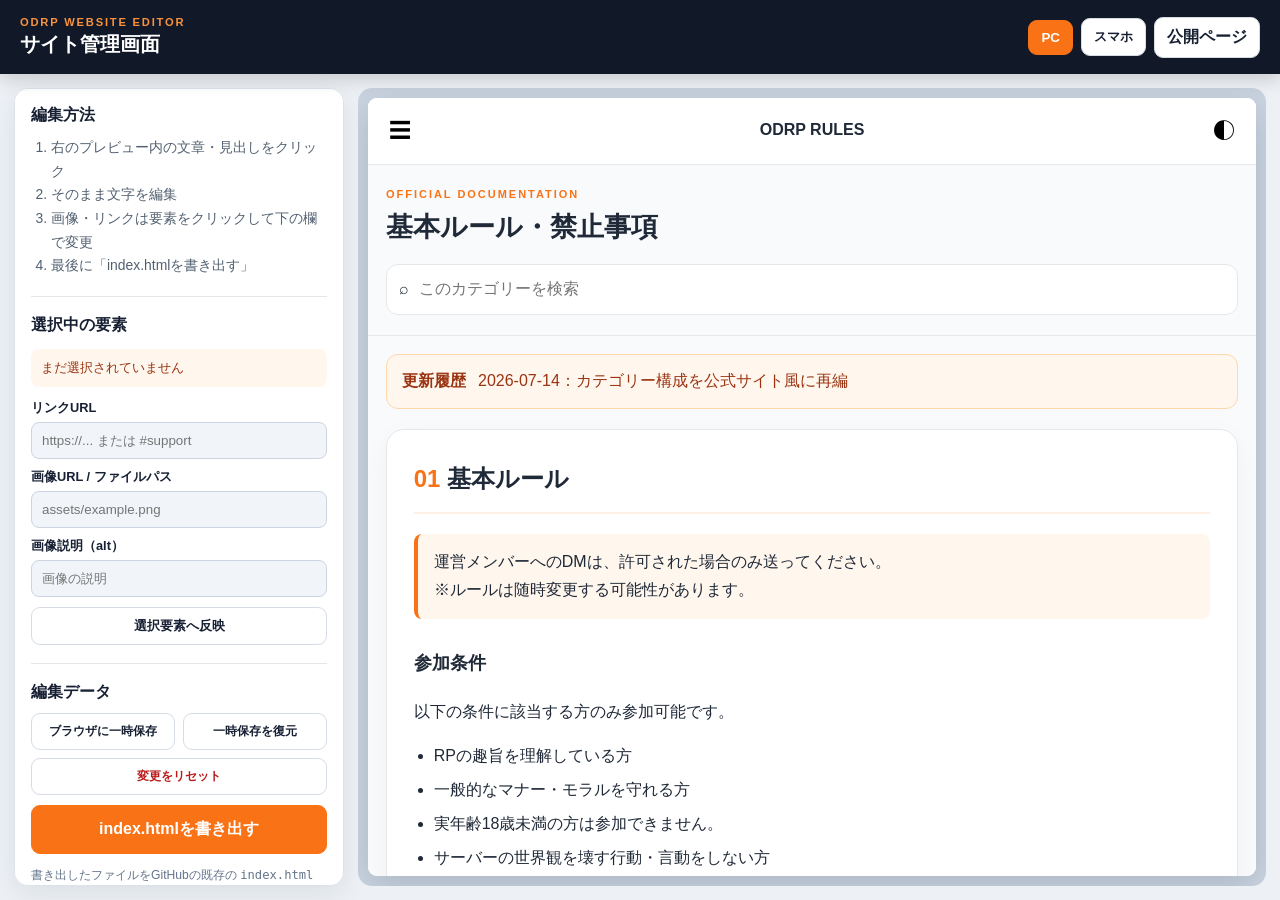
==== admin.html @ b94ef236 "Add files via upload" ====
<!doctype html>
<html lang="ja">
<head>
  <meta charset="utf-8">
  <meta name="viewport" content="width=device-width,initial-scale=1">
  <meta name="robots" content="noindex,nofollow">
  <title>ODRP サイト管理画面</title>
  <link rel="stylesheet" href="admin.css">
  <script defer src="admin.js"></script>
</head>
<body>
  <header class="admin-header">
    <div>
      <p>ODRP WEBSITE EDITOR</p>
      <h1>サイト管理画面</h1>
    </div>
    <div class="header-actions">
      <button id="desktopBtn" class="active">PC</button>
      <button id="mobileBtn">スマホ</button>
      <a href="index.html" target="_blank" rel="noopener">公開ページ</a>
    </div>
  </header>

  <main class="admin-layout">
    <aside class="admin-panel">
      <section>
        <h2>編集方法</h2>
        <ol>
          <li>右のプレビュー内の文章・見出しをクリック</li>
          <li>そのまま文字を編集</li>
          <li>画像・リンクは要素をクリックして下の欄で変更</li>
          <li>最後に「index.htmlを書き出す」</li>
        </ol>
      </section>

      <section>
        <h2>選択中の要素</h2>
        <p id="selectedInfo" class="selected-info">まだ選択されていません</p>
        <label>リンクURL
          <input id="linkInput" type="text" placeholder="https://... または #support" disabled>
        </label>
        <label>画像URL / ファイルパス
          <input id="imageInput" type="text" placeholder="assets/example.png" disabled>
        </label>
        <label>画像説明（alt）
          <input id="altInput" type="text" placeholder="画像の説明" disabled>
        </label>
        <button id="applyElementBtn" disabled>選択要素へ反映</button>
      </section>

      <section>
        <h2>編集データ</h2>
        <div class="button-grid">
          <button id="saveDraftBtn">ブラウザに一時保存</button>
          <button id="loadDraftBtn">一時保存を復元</button>
          <button id="resetBtn" class="danger">変更をリセット</button>
        </div>
        <button id="downloadBtn" class="primary">index.htmlを書き出す</button>
        <p class="hint">書き出したファイルをGitHubの既存の <code>index.html</code> と入れ替えてください。</p>
      </section>

      <section>
        <h2>画像追加</h2>
        <label>画像ファイル
          <input id="uploadInput" type="file" accept="image/*">
        </label>
        <p class="hint">画像は自動でサイト内へ保存されません。先に <code>assets</code> フォルダへ画像を入れ、画像パスを指定する方法がおすすめです。</p>
      </section>

      <div id="message" class="message" aria-live="polite"></div>
    </aside>

    <section class="preview-shell" id="previewShell">
      <iframe id="siteFrame" src="index.html" title="ODRPサイト編集プレビュー"></iframe>
    </section>
  </main>
</body>
</html>
---- admin.css ----
:root{font-family:-apple-system,BlinkMacSystemFont,"Segoe UI",sans-serif;color:#172033;background:#edf1f5}*{box-sizing:border-box}body{margin:0}.admin-header{height:74px;padding:12px 20px;background:#111827;color:#fff;display:flex;align-items:center;justify-content:space-between;gap:20px;position:sticky;top:0;z-index:20;box-shadow:0 4px 18px rgba(0,0,0,.18)}.admin-header p{margin:0;color:#fb923c;font-size:.7rem;font-weight:900;letter-spacing:.16em}.admin-header h1{margin:3px 0 0;font-size:1.25rem}.header-actions{display:flex;gap:8px;align-items:center}.header-actions button,.header-actions a,.admin-panel button{border:1px solid #d6dce5;background:#fff;color:#172033;border-radius:9px;padding:9px 12px;font-weight:800;cursor:pointer;text-decoration:none}.header-actions button.active{background:#f97316;border-color:#f97316;color:#fff}.admin-layout{height:calc(100vh - 74px);display:grid;grid-template-columns:330px minmax(0,1fr);gap:14px;padding:14px}.admin-panel{overflow:auto;background:#fff;border:1px solid #dce2ea;border-radius:14px;padding:16px;box-shadow:0 8px 28px rgba(15,23,42,.08)}.admin-panel section+section{border-top:1px solid #e5e7eb;margin-top:18px;padding-top:18px}.admin-panel h2{font-size:1rem;margin:0 0 10px}.admin-panel ol{margin:0;padding-left:20px;color:#526070;font-size:.87rem;line-height:1.7}.admin-panel label{display:block;font-size:.8rem;font-weight:800;margin-top:10px}.admin-panel input[type=text],.admin-panel input[type=file]{display:block;width:100%;margin-top:5px;padding:10px;border:1px solid #cbd5e1;border-radius:8px;background:#fff}.admin-panel input:disabled{background:#f1f5f9}.admin-panel button{width:100%;margin-top:10px}.admin-panel .primary{background:#f97316;border-color:#f97316;color:#fff;font-size:1rem;padding:13px}.admin-panel .danger{color:#b91c1c}.button-grid{display:grid;grid-template-columns:1fr 1fr;gap:8px}.button-grid button{margin:0;font-size:.78rem}.button-grid .danger{grid-column:1/-1}.hint{font-size:.76rem;line-height:1.55;color:#64748b}.selected-info{padding:10px;border-radius:8px;background:#fff7ed;color:#9a3412;font-size:.82rem;word-break:break-all}.message{min-height:24px;margin-top:14px;font-size:.82rem;font-weight:800;color:#15803d}.preview-shell{height:100%;min-width:0;background:#cbd5e1;border-radius:14px;padding:10px;overflow:auto;display:flex;justify-content:center}.preview-shell iframe{width:100%;height:100%;border:0;border-radius:9px;background:#fff;box-shadow:0 10px 35px rgba(15,23,42,.16);transition:width .25s}.preview-shell.mobile iframe{width:390px;min-width:390px}@media(max-width:850px){.admin-layout{grid-template-columns:1fr;height:auto}.admin-panel{max-height:none}.preview-shell{height:780px}.admin-header{position:static}.admin-layout{height:auto}}
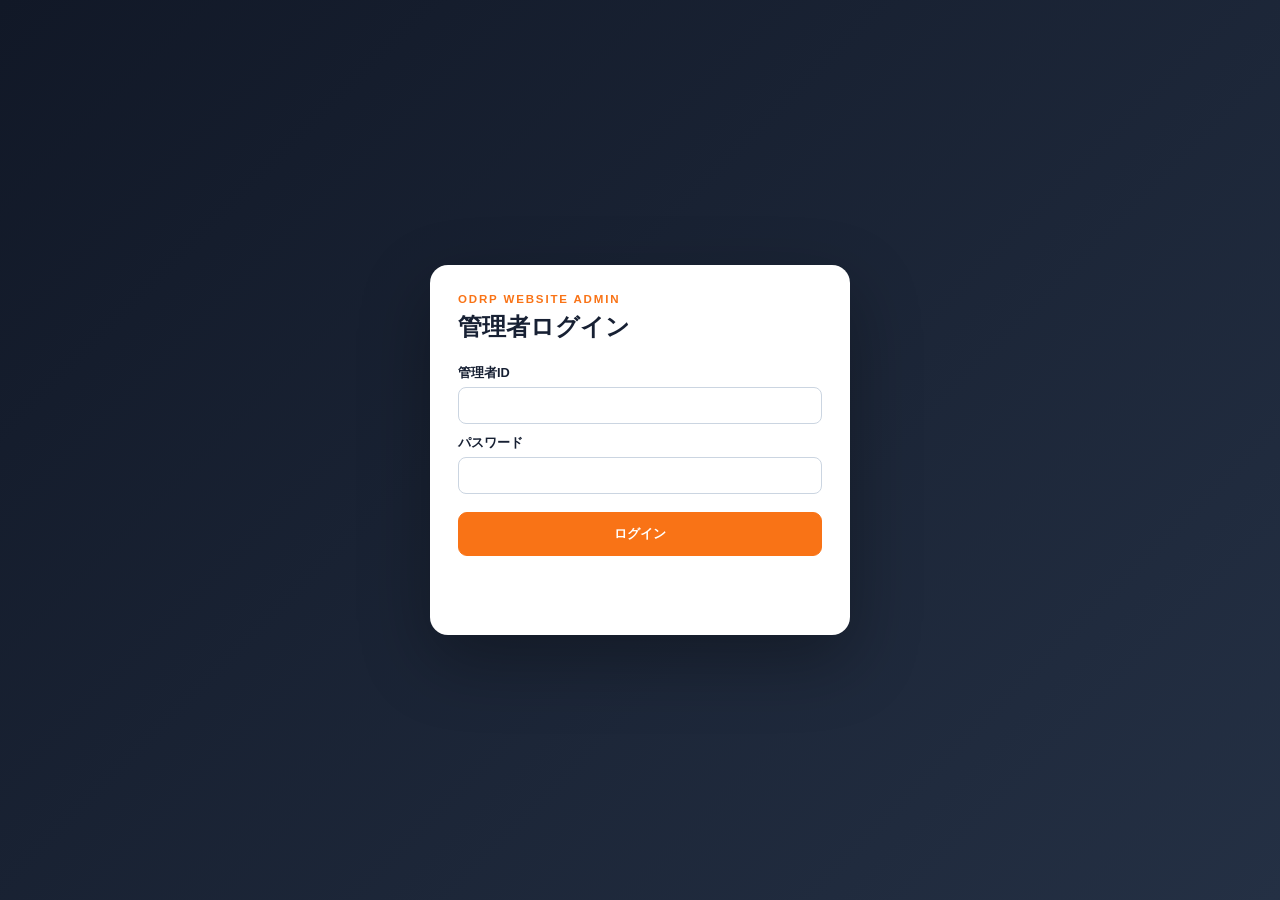
==== commit 56d3760a: "管理者リアルタイム編集機能を追加" ====
--- a/admin.html
+++ b/admin.html
@@ -4,75 +4,86 @@
   <meta charset="utf-8">
   <meta name="viewport" content="width=device-width,initial-scale=1">
   <meta name="robots" content="noindex,nofollow">
-  <title>ODRP サイト管理画面</title>
+  <title>ODRP リアルタイム管理画面</title>
   <link rel="stylesheet" href="admin.css">
+  <script defer src="config.js"></script>
   <script defer src="admin.js"></script>
 </head>
 <body>
-  <header class="admin-header">
-    <div>
-      <p>ODRP WEBSITE EDITOR</p>
-      <h1>サイト管理画面</h1>
-    </div>
-    <div class="header-actions">
-      <button id="desktopBtn" class="active">PC</button>
-      <button id="mobileBtn">スマホ</button>
-      <a href="index.html" target="_blank" rel="noopener">公開ページ</a>
-    </div>
-  </header>
+  <section class="login-screen" id="loginScreen">
+    <form class="login-card" id="loginForm">
+      <p class="kicker">ODRP WEBSITE ADMIN</p>
+      <h1>管理者ログイン</h1>
+      <label>管理者ID<input id="loginId" autocomplete="username" required></label>
+      <label>パスワード<input id="loginPassword" type="password" autocomplete="current-password" required></label>
+      <button class="primary" type="submit">ログイン</button>
+      <p id="loginMessage" class="message"></p>
+    </form>
+  </section>
 
-  <main class="admin-layout">
-    <aside class="admin-panel">
-      <section>
-        <h2>編集方法</h2>
-        <ol>
-          <li>右のプレビュー内の文章・見出しをクリック</li>
-          <li>そのまま文字を編集</li>
-          <li>画像・リンクは要素をクリックして下の欄で変更</li>
-          <li>最後に「index.htmlを書き出す」</li>
-        </ol>
+  <div id="editorApp" hidden>
+    <header class="admin-header">
+      <div><p>ODRP LIVE EDITOR</p><h1>リアルタイム管理画面</h1></div>
+      <div class="header-actions">
+        <button id="desktopBtn" class="active">PC</button>
+        <button id="mobileBtn">スマホ</button>
+        <button id="saveBtn" class="save">保存して公開</button>
+        <a href="index.html" target="_blank" rel="noopener">公開ページ</a>
+        <button id="logoutBtn">ログアウト</button>
+      </div>
+    </header>
+
+    <main class="admin-layout">
+      <aside class="admin-panel">
+        <section>
+          <h2>直接編集</h2>
+          <p class="hint">右側の文章・見出し・表・箇条書きをクリックして、そのまま入力します。</p>
+          <p id="selectedInfo" class="selected-info">要素を選択してください</p>
+        </section>
+
+        <section>
+          <h2>要素操作</h2>
+          <div class="button-grid">
+            <button id="addListBtn">箇条書きを追加</button>
+            <button id="duplicateBtn">要素を複製</button>
+            <button id="deleteBtn" class="danger">選択要素を削除</button>
+            <button id="undoBtn">1つ戻す</button>
+          </div>
+        </section>
+
+        <section>
+          <h2>リンク・画像</h2>
+          <label>リンクURL<input id="linkInput" type="text" placeholder="https://... または #category"></label>
+          <label>画像URL / パス<input id="imageInput" type="text" placeholder="assets/images/example.png"></label>
+          <label>画像説明<input id="altInput" type="text" placeholder="画像の説明"></label>
+          <button id="applyElementBtn">選択要素へ反映</button>
+        </section>
+
+        <section>
+          <h2>枠・CSS編集</h2>
+          <label>背景色<input id="backgroundInput" type="text" placeholder="#ffffff / transparent"></label>
+          <label>文字色<input id="colorInput" type="text" placeholder="#172033"></label>
+          <label>枠線<input id="borderInput" type="text" placeholder="1px solid #e5e7eb"></label>
+          <label>角丸<input id="radiusInput" type="text" placeholder="12px"></label>
+          <label>内側余白<input id="paddingInput" type="text" placeholder="16px"></label>
+          <label>外側余白<input id="marginInput" type="text" placeholder="0 0 16px"></label>
+          <button id="applyStyleBtn">CSSを反映</button>
+          <button id="clearStyleBtn">個別CSSを解除</button>
+        </section>
+
+        <section>
+          <h2>サイト全体の追加CSS</h2>
+          <textarea id="customCss" rows="9" placeholder="例: .rule-card { box-shadow: ...; }"></textarea>
+          <button id="applyCssPreviewBtn">プレビューへ反映</button>
+        </section>
+
+        <div id="message" class="message" aria-live="polite"></div>
+      </aside>
+
+      <section class="preview-shell" id="previewShell">
+        <iframe id="siteFrame" src="index.html" title="ODRPサイト編集プレビュー"></iframe>
       </section>
-
-      <section>
-        <h2>選択中の要素</h2>
-        <p id="selectedInfo" class="selected-info">まだ選択されていません</p>
-        <label>リンクURL
-          <input id="linkInput" type="text" placeholder="https://... または #support" disabled>
-        </label>
-        <label>画像URL / ファイルパス
-          <input id="imageInput" type="text" placeholder="assets/example.png" disabled>
-        </label>
-        <label>画像説明（alt）
-          <input id="altInput" type="text" placeholder="画像の説明" disabled>
-        </label>
-        <button id="applyElementBtn" disabled>選択要素へ反映</button>
-      </section>
-
-      <section>
-        <h2>編集データ</h2>
-        <div class="button-grid">
-          <button id="saveDraftBtn">ブラウザに一時保存</button>
-          <button id="loadDraftBtn">一時保存を復元</button>
-          <button id="resetBtn" class="danger">変更をリセット</button>
-        </div>
-        <button id="downloadBtn" class="primary">index.htmlを書き出す</button>
-        <p class="hint">書き出したファイルをGitHubの既存の <code>index.html</code> と入れ替えてください。</p>
-      </section>
-
-      <section>
-        <h2>画像追加</h2>
-        <label>画像ファイル
-          <input id="uploadInput" type="file" accept="image/*">
-        </label>
-        <p class="hint">画像は自動でサイト内へ保存されません。先に <code>assets</code> フォルダへ画像を入れ、画像パスを指定する方法がおすすめです。</p>
-      </section>
-
-      <div id="message" class="message" aria-live="polite"></div>
-    </aside>
-
-    <section class="preview-shell" id="previewShell">
-      <iframe id="siteFrame" src="index.html" title="ODRPサイト編集プレビュー"></iframe>
-    </section>
-  </main>
+    </main>
+  </div>
 </body>
 </html>
--- a/admin.css
+++ b/admin.css
@@ -1 +1 @@
-:root{font-family:-apple-system,BlinkMacSystemFont,"Segoe UI",sans-serif;color:#172033;background:#edf1f5}*{box-sizing:border-box}body{margin:0}.admin-header{height:74px;padding:12px 20px;background:#111827;color:#fff;display:flex;align-items:center;justify-content:space-between;gap:20px;position:sticky;top:0;z-index:20;box-shadow:0 4px 18px rgba(0,0,0,.18)}.admin-header p{margin:0;color:#fb923c;font-size:.7rem;font-weight:900;letter-spacing:.16em}.admin-header h1{margin:3px 0 0;font-size:1.25rem}.header-actions{display:flex;gap:8px;align-items:center}.header-actions button,.header-actions a,.admin-panel button{border:1px solid #d6dce5;background:#fff;color:#172033;border-radius:9px;padding:9px 12px;font-weight:800;cursor:pointer;text-decoration:none}.header-actions button.active{background:#f97316;border-color:#f97316;color:#fff}.admin-layout{height:calc(100vh - 74px);display:grid;grid-template-columns:330px minmax(0,1fr);gap:14px;padding:14px}.admin-panel{overflow:auto;background:#fff;border:1px solid #dce2ea;border-radius:14px;padding:16px;box-shadow:0 8px 28px rgba(15,23,42,.08)}.admin-panel section+section{border-top:1px solid #e5e7eb;margin-top:18px;padding-top:18px}.admin-panel h2{font-size:1rem;margin:0 0 10px}.admin-panel ol{margin:0;padding-left:20px;color:#526070;font-size:.87rem;line-height:1.7}.admin-panel label{display:block;font-size:.8rem;font-weight:800;margin-top:10px}.admin-panel input[type=text],.admin-panel input[type=file]{display:block;width:100%;margin-top:5px;padding:10px;border:1px solid #cbd5e1;border-radius:8px;background:#fff}.admin-panel input:disabled{background:#f1f5f9}.admin-panel button{width:100%;margin-top:10px}.admin-panel .primary{background:#f97316;border-color:#f97316;color:#fff;font-size:1rem;padding:13px}.admin-panel .danger{color:#b91c1c}.button-grid{display:grid;grid-template-columns:1fr 1fr;gap:8px}.button-grid button{margin:0;font-size:.78rem}.button-grid .danger{grid-column:1/-1}.hint{font-size:.76rem;line-height:1.55;color:#64748b}.selected-info{padding:10px;border-radius:8px;background:#fff7ed;color:#9a3412;font-size:.82rem;word-break:break-all}.message{min-height:24px;margin-top:14px;font-size:.82rem;font-weight:800;color:#15803d}.preview-shell{height:100%;min-width:0;background:#cbd5e1;border-radius:14px;padding:10px;overflow:auto;display:flex;justify-content:center}.preview-shell iframe{width:100%;height:100%;border:0;border-radius:9px;background:#fff;box-shadow:0 10px 35px rgba(15,23,42,.16);transition:width .25s}.preview-shell.mobile iframe{width:390px;min-width:390px}@media(max-width:850px){.admin-layout{grid-template-columns:1fr;height:auto}.admin-panel{max-height:none}.preview-shell{height:780px}.admin-header{position:static}.admin-layout{height:auto}}
+:root{font-family:-apple-system,BlinkMacSystemFont,"Segoe UI",sans-serif;color:#172033;background:#edf1f5}*{box-sizing:border-box}body{margin:0}.login-screen{min-height:100vh;display:grid;place-items:center;padding:24px;background:linear-gradient(135deg,#111827,#243044)}.login-card{width:min(420px,100%);background:#fff;padding:28px;border-radius:18px;box-shadow:0 25px 70px rgba(0,0,0,.3)}.kicker,.admin-header p{margin:0;color:#f97316;font-size:.72rem;font-weight:900;letter-spacing:.16em}.login-card h1{margin:6px 0 22px}.login-card label,.admin-panel label{display:block;font-size:.8rem;font-weight:800;margin-top:11px}.login-card input,.admin-panel input,.admin-panel textarea{display:block;width:100%;margin-top:5px;padding:10px;border:1px solid #cbd5e1;border-radius:8px;background:#fff;font:inherit}.login-card button,.admin-panel button,.header-actions button,.header-actions a{border:1px solid #d6dce5;background:#fff;color:#172033;border-radius:9px;padding:9px 12px;font-weight:800;cursor:pointer;text-decoration:none}.login-card .primary{width:100%;margin-top:18px;background:#f97316;border-color:#f97316;color:#fff;padding:12px}.admin-header{height:74px;padding:12px 20px;background:#111827;color:#fff;display:flex;align-items:center;justify-content:space-between;gap:20px;position:sticky;top:0;z-index:20;box-shadow:0 4px 18px rgba(0,0,0,.18)}.admin-header h1{margin:3px 0 0;font-size:1.25rem}.header-actions{display:flex;gap:8px;align-items:center;flex-wrap:wrap}.header-actions button.active{background:#f97316;border-color:#f97316;color:#fff}.header-actions .save{background:#16a34a;border-color:#16a34a;color:#fff}.admin-layout{height:calc(100vh - 74px);display:grid;grid-template-columns:340px minmax(0,1fr);gap:14px;padding:14px}.admin-panel{overflow:auto;background:#fff;border:1px solid #dce2ea;border-radius:14px;padding:16px;box-shadow:0 8px 28px rgba(15,23,42,.08)}.admin-panel section+section{border-top:1px solid #e5e7eb;margin-top:18px;padding-top:18px}.admin-panel h2{font-size:1rem;margin:0 0 10px}.admin-panel button{width:100%;margin-top:10px}.admin-panel .danger{color:#b91c1c}.button-grid{display:grid;grid-template-columns:1fr 1fr;gap:8px}.button-grid button{margin:0;font-size:.78rem}.hint{font-size:.78rem;line-height:1.55;color:#64748b}.selected-info{padding:10px;border-radius:8px;background:#fff7ed;color:#9a3412;font-size:.82rem;word-break:break-all}.message{min-height:24px;margin-top:14px;font-size:.82rem;font-weight:800;color:#15803d}.preview-shell{height:100%;min-width:0;background:#cbd5e1;border-radius:14px;padding:10px;overflow:auto;display:flex;justify-content:center}.preview-shell iframe{width:100%;height:100%;border:0;border-radius:9px;background:#fff;box-shadow:0 10px 35px rgba(15,23,42,.16);transition:width .25s}.preview-shell.mobile iframe{width:390px;min-width:390px}@media(max-width:1000px){.admin-header{height:auto;position:static}.admin-layout{grid-template-columns:1fr;height:auto}.preview-shell{height:760px}.admin-panel{max-height:none}}
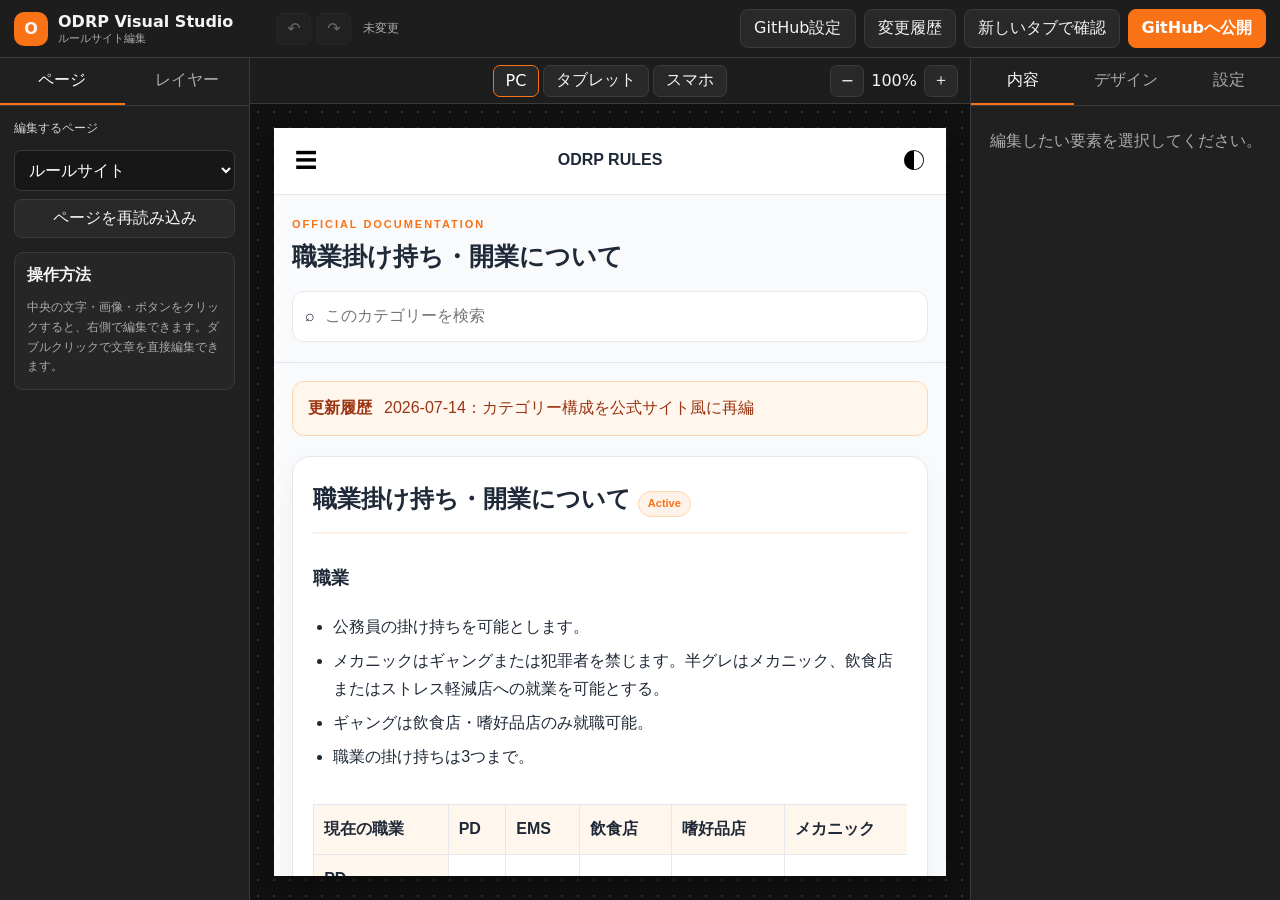
==== commit d9939f7d: "Add files via upload" ====
--- a/admin.html
+++ b/admin.html
@@ -4,86 +4,112 @@
   <meta charset="utf-8">
   <meta name="viewport" content="width=device-width,initial-scale=1">
   <meta name="robots" content="noindex,nofollow">
-  <title>ODRP リアルタイム管理画面</title>
+  <title>ODRP Visual Studio</title>
   <link rel="stylesheet" href="admin.css">
-  <script defer src="config.js"></script>
   <script defer src="admin.js"></script>
 </head>
 <body>
-  <section class="login-screen" id="loginScreen">
-    <form class="login-card" id="loginForm">
-      <p class="kicker">ODRP WEBSITE ADMIN</p>
-      <h1>管理者ログイン</h1>
-      <label>管理者ID<input id="loginId" autocomplete="username" required></label>
-      <label>パスワード<input id="loginPassword" type="password" autocomplete="current-password" required></label>
-      <button class="primary" type="submit">ログイン</button>
-      <p id="loginMessage" class="message"></p>
+  <header class="studio-topbar">
+    <div class="brand"><span class="brand-mark">O</span><div><strong>ODRP Visual Studio</strong><small>ルールサイト編集</small></div></div>
+    <div class="history-controls">
+      <button id="undoBtn" title="元に戻す (Ctrl+Z)" disabled>↶</button>
+      <button id="redoBtn" title="やり直す (Ctrl+Shift+Z)" disabled>↷</button>
+      <span id="saveState" class="save-state">未変更</span>
+    </div>
+    <div class="top-actions">
+      <button id="settingsBtn" class="secondary">GitHub設定</button>
+      <button id="historyBtn" class="secondary">変更履歴</button>
+      <button id="previewBtn" class="secondary">新しいタブで確認</button>
+      <button id="publishBtn" class="primary">GitHubへ公開</button>
+    </div>
+  </header>
+
+  <main class="studio-layout">
+    <aside class="left-panel">
+      <div class="panel-tabs">
+        <button class="panel-tab active" data-left-tab="pages">ページ</button>
+        <button class="panel-tab" data-left-tab="layers">レイヤー</button>
+      </div>
+      <section id="pagesPanel" class="panel-section active">
+        <label class="field-label" for="pageSelect">編集するページ</label>
+        <select id="pageSelect">
+          <option value="index.html">ルールサイト</option>
+          <option value="vehicle-prices.html">車両価格ページ</option>
+        </select>
+        <button id="reloadBtn" class="wide-button">ページを再読み込み</button>
+        <div class="help-card">
+          <strong>操作方法</strong>
+          <p>中央の文字・画像・ボタンをクリックすると、右側で編集できます。ダブルクリックで文章を直接編集できます。</p>
+        </div>
+      </section>
+      <section id="layersPanel" class="panel-section">
+        <input id="layerSearch" type="search" placeholder="要素を検索">
+        <div id="layerTree" class="layer-tree"></div>
+      </section>
+    </aside>
+
+    <section class="canvas-area">
+      <div class="canvas-toolbar">
+        <div class="viewport-buttons" role="group" aria-label="表示サイズ">
+          <button class="viewport active" data-width="100%">PC</button>
+          <button class="viewport" data-width="768px">タブレット</button>
+          <button class="viewport" data-width="390px">スマホ</button>
+        </div>
+        <div class="zoom-controls">
+          <button id="zoomOut">−</button><span id="zoomLabel">100%</span><button id="zoomIn">＋</button>
+        </div>
+      </div>
+      <div id="canvasScroller" class="canvas-scroller">
+        <div id="canvasFrame" class="canvas-frame">
+          <iframe id="siteFrame" title="サイトプレビュー"></iframe>
+        </div>
+      </div>
+    </section>
+
+    <aside class="right-panel">
+      <div class="panel-tabs">
+        <button class="panel-tab active" data-right-tab="content">内容</button>
+        <button class="panel-tab" data-right-tab="design">デザイン</button>
+        <button class="panel-tab" data-right-tab="settings">設定</button>
+      </div>
+      <div id="emptySelection" class="empty-selection">編集したい要素を選択してください。</div>
+      <section id="contentPanel" class="property-panel active"></section>
+      <section id="designPanel" class="property-panel"></section>
+      <section id="elementSettingsPanel" class="property-panel"></section>
+    </aside>
+  </main>
+
+  <div id="toast" class="toast" aria-live="polite"></div>
+
+  <dialog id="githubDialog">
+    <form method="dialog" class="dialog-card" id="githubForm">
+      <div class="dialog-head"><h2>GitHub接続設定</h2><button value="cancel" aria-label="閉じる">×</button></div>
+      <p>設定はこのブラウザのセッション内だけに保存されます。トークンをサイトのコードへ埋め込むことはありません。</p>
+      <label>GitHubユーザー名<input id="ghOwner" required autocomplete="username" value="dreamuuu-0510"></label>
+      <label>リポジトリ名<input id="ghRepo" required value="rmgtarules"></label>
+      <label>ブランチ<input id="ghBranch" required value="main"></label>
+      <label>Fine-grained token<input id="ghToken" type="password" required autocomplete="off" placeholder="github_pat_..."></label>
+      <div class="dialog-actions"><button type="button" id="testConnection" class="secondary">接続確認</button><button type="submit" value="default" class="primary">保存</button></div>
+      <div id="connectionResult" class="connection-result" aria-live="polite"></div>
     </form>
-  </section>
+  </dialog>
 
-  <div id="editorApp" hidden>
-    <header class="admin-header">
-      <div><p>ODRP LIVE EDITOR</p><h1>リアルタイム管理画面</h1></div>
-      <div class="header-actions">
-        <button id="desktopBtn" class="active">PC</button>
-        <button id="mobileBtn">スマホ</button>
-        <button id="saveBtn" class="save">保存して公開</button>
-        <a href="index.html" target="_blank" rel="noopener">公開ページ</a>
-        <button id="logoutBtn">ログアウト</button>
-      </div>
-    </header>
+  <dialog id="historyDialog">
+    <div class="dialog-card history-dialog">
+      <div class="dialog-head"><h2>変更履歴</h2><button id="closeHistory" aria-label="閉じる">×</button></div>
+      <div class="history-toolbar"><button id="refreshHistory" class="secondary">再読み込み</button><span>GitHubのコミット履歴を表示します</span></div>
+      <div id="commitList" class="commit-list"></div>
+    </div>
+  </dialog>
 
-    <main class="admin-layout">
-      <aside class="admin-panel">
-        <section>
-          <h2>直接編集</h2>
-          <p class="hint">右側の文章・見出し・表・箇条書きをクリックして、そのまま入力します。</p>
-          <p id="selectedInfo" class="selected-info">要素を選択してください</p>
-        </section>
-
-        <section>
-          <h2>要素操作</h2>
-          <div class="button-grid">
-            <button id="addListBtn">箇条書きを追加</button>
-            <button id="duplicateBtn">要素を複製</button>
-            <button id="deleteBtn" class="danger">選択要素を削除</button>
-            <button id="undoBtn">1つ戻す</button>
-          </div>
-        </section>
-
-        <section>
-          <h2>リンク・画像</h2>
-          <label>リンクURL<input id="linkInput" type="text" placeholder="https://... または #category"></label>
-          <label>画像URL / パス<input id="imageInput" type="text" placeholder="assets/images/example.png"></label>
-          <label>画像説明<input id="altInput" type="text" placeholder="画像の説明"></label>
-          <button id="applyElementBtn">選択要素へ反映</button>
-        </section>
-
-        <section>
-          <h2>枠・CSS編集</h2>
-          <label>背景色<input id="backgroundInput" type="text" placeholder="#ffffff / transparent"></label>
-          <label>文字色<input id="colorInput" type="text" placeholder="#172033"></label>
-          <label>枠線<input id="borderInput" type="text" placeholder="1px solid #e5e7eb"></label>
-          <label>角丸<input id="radiusInput" type="text" placeholder="12px"></label>
-          <label>内側余白<input id="paddingInput" type="text" placeholder="16px"></label>
-          <label>外側余白<input id="marginInput" type="text" placeholder="0 0 16px"></label>
-          <button id="applyStyleBtn">CSSを反映</button>
-          <button id="clearStyleBtn">個別CSSを解除</button>
-        </section>
-
-        <section>
-          <h2>サイト全体の追加CSS</h2>
-          <textarea id="customCss" rows="9" placeholder="例: .rule-card { box-shadow: ...; }"></textarea>
-          <button id="applyCssPreviewBtn">プレビューへ反映</button>
-        </section>
-
-        <div id="message" class="message" aria-live="polite"></div>
-      </aside>
-
-      <section class="preview-shell" id="previewShell">
-        <iframe id="siteFrame" src="index.html" title="ODRPサイト編集プレビュー"></iframe>
-      </section>
-    </main>
-  </div>
+  <dialog id="publishDialog">
+    <form method="dialog" class="dialog-card" id="publishForm">
+      <div class="dialog-head"><h2>サイトを公開</h2><button value="cancel" aria-label="閉じる">×</button></div>
+      <label>変更内容<input id="commitMessage" required maxlength="120" placeholder="例：犯罪ルールを更新"></label>
+      <label>更新者<input id="commitAuthor" maxlength="50" placeholder="例：運営チーム"></label>
+      <div class="publish-summary" id="publishSummary"></div>
+      <div class="dialog-actions"><button value="cancel" class="secondary">キャンセル</button><button type="submit" value="default" class="primary">公開する</button></div>
+    </form>
+  </dialog>
 </body>
 </html>
--- a/admin.css
+++ b/admin.css
@@ -1 +1,3 @@
-:root{font-family:-apple-system,BlinkMacSystemFont,"Segoe UI",sans-serif;color:#172033;background:#edf1f5}*{box-sizing:border-box}body{margin:0}.login-screen{min-height:100vh;display:grid;place-items:center;padding:24px;background:linear-gradient(135deg,#111827,#243044)}.login-card{width:min(420px,100%);background:#fff;padding:28px;border-radius:18px;box-shadow:0 25px 70px rgba(0,0,0,.3)}.kicker,.admin-header p{margin:0;color:#f97316;font-size:.72rem;font-weight:900;letter-spacing:.16em}.login-card h1{margin:6px 0 22px}.login-card label,.admin-panel label{display:block;font-size:.8rem;font-weight:800;margin-top:11px}.login-card input,.admin-panel input,.admin-panel textarea{display:block;width:100%;margin-top:5px;padding:10px;border:1px solid #cbd5e1;border-radius:8px;background:#fff;font:inherit}.login-card button,.admin-panel button,.header-actions button,.header-actions a{border:1px solid #d6dce5;background:#fff;color:#172033;border-radius:9px;padding:9px 12px;font-weight:800;cursor:pointer;text-decoration:none}.login-card .primary{width:100%;margin-top:18px;background:#f97316;border-color:#f97316;color:#fff;padding:12px}.admin-header{height:74px;padding:12px 20px;background:#111827;color:#fff;display:flex;align-items:center;justify-content:space-between;gap:20px;position:sticky;top:0;z-index:20;box-shadow:0 4px 18px rgba(0,0,0,.18)}.admin-header h1{margin:3px 0 0;font-size:1.25rem}.header-actions{display:flex;gap:8px;align-items:center;flex-wrap:wrap}.header-actions button.active{background:#f97316;border-color:#f97316;color:#fff}.header-actions .save{background:#16a34a;border-color:#16a34a;color:#fff}.admin-layout{height:calc(100vh - 74px);display:grid;grid-template-columns:340px minmax(0,1fr);gap:14px;padding:14px}.admin-panel{overflow:auto;background:#fff;border:1px solid #dce2ea;border-radius:14px;padding:16px;box-shadow:0 8px 28px rgba(15,23,42,.08)}.admin-panel section+section{border-top:1px solid #e5e7eb;margin-top:18px;padding-top:18px}.admin-panel h2{font-size:1rem;margin:0 0 10px}.admin-panel button{width:100%;margin-top:10px}.admin-panel .danger{color:#b91c1c}.button-grid{display:grid;grid-template-columns:1fr 1fr;gap:8px}.button-grid button{margin:0;font-size:.78rem}.hint{font-size:.78rem;line-height:1.55;color:#64748b}.selected-info{padding:10px;border-radius:8px;background:#fff7ed;color:#9a3412;font-size:.82rem;word-break:break-all}.message{min-height:24px;margin-top:14px;font-size:.82rem;font-weight:800;color:#15803d}.preview-shell{height:100%;min-width:0;background:#cbd5e1;border-radius:14px;padding:10px;overflow:auto;display:flex;justify-content:center}.preview-shell iframe{width:100%;height:100%;border:0;border-radius:9px;background:#fff;box-shadow:0 10px 35px rgba(15,23,42,.16);transition:width .25s}.preview-shell.mobile iframe{width:390px;min-width:390px}@media(max-width:1000px){.admin-header{height:auto;position:static}.admin-layout{grid-template-columns:1fr;height:auto}.preview-shell{height:760px}.admin-panel{max-height:none}}
+:root{--bg:#171717;--panel:#202020;--panel2:#292929;--border:#3b3b3b;--text:#f4f4f4;--muted:#aaa;--accent:#f97316;--danger:#ef4444}
+*{box-sizing:border-box}html,body{margin:0;height:100%;font-family:Inter,"Noto Sans JP",system-ui,sans-serif;background:var(--bg);color:var(--text);overflow:hidden}button,input,select,textarea{font:inherit}.studio-topbar{height:58px;display:flex;align-items:center;gap:18px;padding:0 14px;border-bottom:1px solid var(--border);background:#1d1d1d}.brand{display:flex;align-items:center;gap:10px;min-width:245px}.brand-mark{display:grid;place-items:center;width:34px;height:34px;border-radius:10px;background:var(--accent);font-weight:800}.brand div{display:flex;flex-direction:column}.brand small{color:var(--muted);font-size:11px}.history-controls{display:flex;align-items:center;gap:6px}.history-controls button,.canvas-toolbar button{width:34px;height:32px;border:1px solid var(--border);border-radius:7px;background:var(--panel2);color:var(--text);cursor:pointer}.history-controls button:disabled{opacity:.35;cursor:not-allowed}.save-state{font-size:12px;color:var(--muted);margin-left:6px}.top-actions{margin-left:auto;display:flex;gap:8px}button.primary,button.secondary,.wide-button{border-radius:8px;padding:8px 13px;cursor:pointer}button.primary{border:1px solid var(--accent);background:var(--accent);color:#fff;font-weight:700}button.secondary,.wide-button{border:1px solid var(--border);background:var(--panel2);color:var(--text)}.studio-layout{height:calc(100% - 58px);display:grid;grid-template-columns:250px minmax(0,1fr) 310px}.left-panel,.right-panel{background:var(--panel);min-width:0;overflow:auto}.left-panel{border-right:1px solid var(--border)}.right-panel{border-left:1px solid var(--border)}.panel-tabs{display:flex;position:sticky;top:0;background:var(--panel);z-index:2;border-bottom:1px solid var(--border)}.panel-tab{flex:1;border:0;border-bottom:2px solid transparent;padding:12px 6px;background:none;color:var(--muted);cursor:pointer}.panel-tab.active{color:#fff;border-bottom-color:var(--accent)}.panel-section,.property-panel{display:none;padding:14px}.panel-section.active,.property-panel.active{display:block}.field-label,label{display:grid;gap:6px;font-size:12px;color:#d4d4d4;margin-bottom:13px}input,select,textarea{width:100%;border:1px solid var(--border);background:#171717;color:#fff;border-radius:7px;padding:9px 10px;outline:none}textarea{min-height:115px;resize:vertical}input:focus,select:focus,textarea:focus{border-color:var(--accent)}.wide-button{width:100%;margin:8px 0 14px}.help-card{border:1px solid var(--border);border-radius:9px;padding:12px;background:#262626}.help-card p{color:var(--muted);font-size:12px;line-height:1.65;margin-bottom:0}.canvas-area{display:flex;min-width:0;flex-direction:column;background:#111}.canvas-toolbar{height:46px;flex:0 0 auto;display:flex;align-items:center;justify-content:center;border-bottom:1px solid var(--border);background:#1d1d1d;position:relative}.viewport-buttons{display:flex;gap:4px}.viewport-buttons button{width:auto;padding:0 12px}.viewport.active{border-color:var(--accent);color:#fff}.zoom-controls{position:absolute;right:12px;display:flex;align-items:center;gap:7px}.canvas-scroller{flex:1;overflow:auto;padding:24px;display:flex;justify-content:center;align-items:flex-start;background-image:radial-gradient(#333 1px,transparent 1px);background-size:16px 16px}.canvas-frame{width:100%;height:calc(100vh - 152px);background:white;box-shadow:0 8px 30px rgba(0,0,0,.45);transform-origin:top center;transition:width .2s ease,transform .15s ease}.canvas-frame iframe{width:100%;height:100%;border:0;background:white}.empty-selection{padding:25px 16px;color:var(--muted);text-align:center}.property-group{border-bottom:1px solid var(--border);padding:0 0 14px;margin-bottom:14px}.property-group h3{font-size:12px;margin:0 0 12px;color:#ddd}.property-row{display:grid;grid-template-columns:1fr 1fr;gap:8px}.inline-actions{display:flex;gap:8px}.inline-actions button{flex:1}.danger{color:#fff!important;background:var(--danger)!important;border-color:var(--danger)!important}.selected-tag{font-family:ui-monospace,monospace;font-size:11px;background:#171717;padding:7px;border-radius:6px;color:#fbbf24;overflow-wrap:anywhere}.layer-tree{margin-top:10px}.layer-item{display:flex;align-items:center;gap:7px;width:100%;border:0;background:transparent;color:#ddd;text-align:left;padding:7px 6px;border-radius:6px;cursor:pointer;font-size:12px}.layer-item:hover,.layer-item.active{background:#333}.layer-item .tag{color:#f59e0b;font-family:monospace}.toast{position:fixed;left:50%;bottom:24px;transform:translate(-50%,20px);opacity:0;background:#111;color:#fff;border:1px solid var(--border);border-radius:9px;padding:11px 17px;pointer-events:none;transition:.2s;z-index:20}.toast.show{opacity:1;transform:translate(-50%,0)}dialog{border:0;padding:0;background:transparent;color:var(--text);max-width:min(94vw,620px);width:100%}dialog::backdrop{background:rgba(0,0,0,.7)}.dialog-card{background:#242424;border:1px solid var(--border);border-radius:13px;padding:18px;max-height:82vh;overflow:auto}.dialog-head{display:flex;align-items:center;justify-content:space-between;margin-bottom:14px}.dialog-head h2{font-size:18px;margin:0}.dialog-head button{border:0;background:transparent;color:#fff;font-size:24px;cursor:pointer}.dialog-card>p{font-size:12px;color:var(--muted);line-height:1.6}.dialog-actions{display:flex;justify-content:flex-end;gap:8px;margin-top:14px}.connection-result{font-size:12px;margin-top:10px}.history-dialog{width:min(94vw,780px)}.history-toolbar{display:flex;align-items:center;gap:12px;font-size:12px;color:var(--muted);margin-bottom:12px}.commit-item{border:1px solid var(--border);border-radius:9px;padding:12px;margin-bottom:9px}.commit-title{display:flex;justify-content:space-between;gap:10px}.commit-message{font-weight:700}.commit-meta{color:var(--muted);font-size:11px;margin-top:6px}.commit-actions{display:flex;gap:8px;margin-top:10px}.commit-actions button{font-size:12px}.publish-summary{padding:10px;border:1px solid var(--border);background:#171717;border-radius:8px;color:var(--muted);font-size:12px}.style-grid{display:grid;grid-template-columns:1fr 1fr;gap:8px}.color-control{display:grid;grid-template-columns:42px 1fr;gap:7px}.color-control input[type=color]{height:39px;padding:3px}.checkbox-label{display:flex;align-items:center;gap:8px}.checkbox-label input{width:auto}
+@media(max-width:900px){.studio-layout{grid-template-columns:210px minmax(0,1fr)}.right-panel{position:fixed;right:0;top:58px;bottom:0;width:310px;z-index:5;box-shadow:-8px 0 25px #000}.brand{min-width:180px}.top-actions .secondary{display:none}}
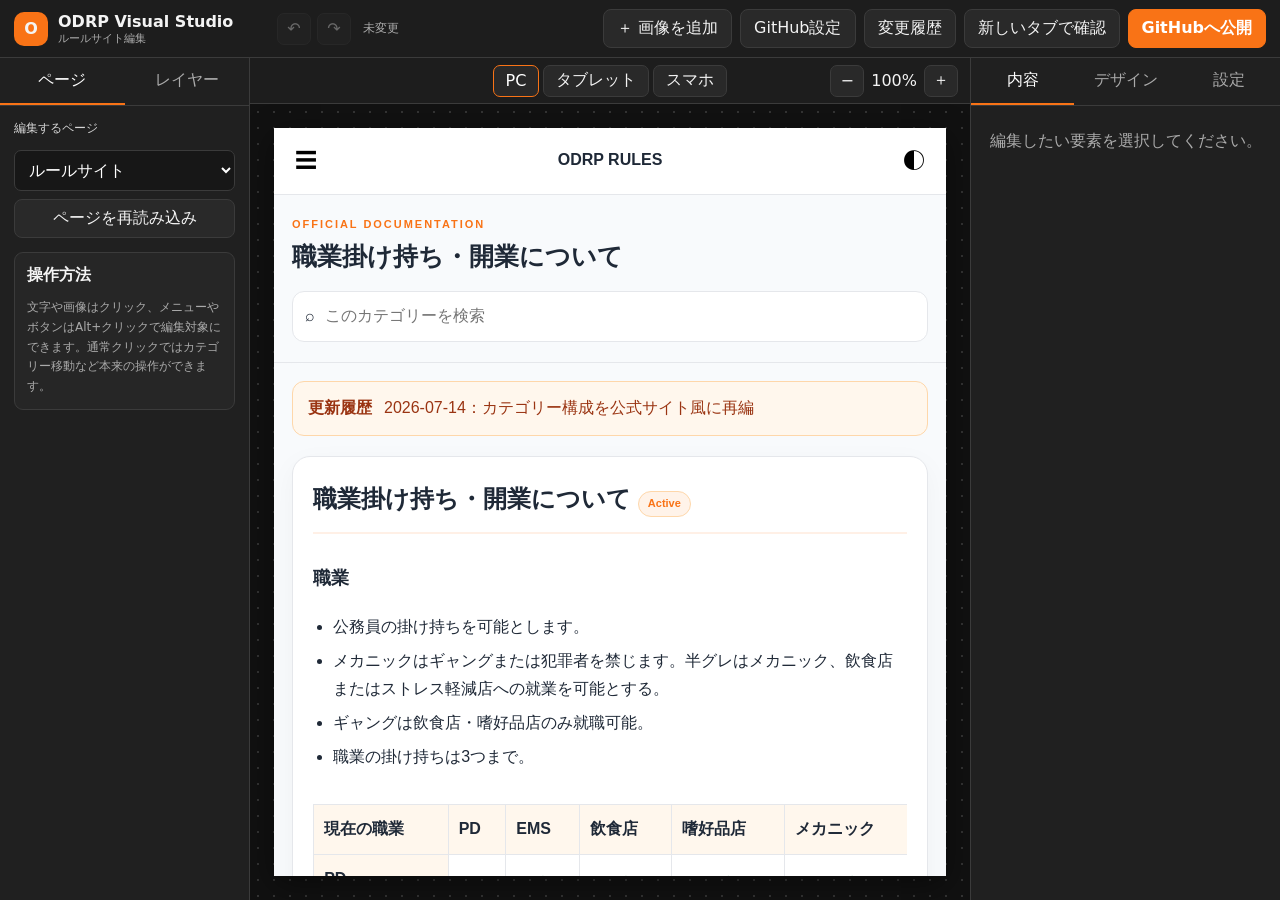
==== commit 78d47ed9: "Add files via upload" ====
--- a/admin.html
+++ b/admin.html
@@ -17,6 +17,7 @@
       <span id="saveState" class="save-state">未変更</span>
     </div>
     <div class="top-actions">
+      <button id="addImageBtn" class="secondary">＋ 画像を追加</button>
       <button id="settingsBtn" class="secondary">GitHub設定</button>
       <button id="historyBtn" class="secondary">変更履歴</button>
       <button id="previewBtn" class="secondary">新しいタブで確認</button>
@@ -35,11 +36,12 @@
         <select id="pageSelect">
           <option value="index.html">ルールサイト</option>
           <option value="vehicle-prices.html">車両価格ページ</option>
+          <option value="changelog.html">変更履歴ページ</option>
         </select>
         <button id="reloadBtn" class="wide-button">ページを再読み込み</button>
         <div class="help-card">
           <strong>操作方法</strong>
-          <p>中央の文字・画像・ボタンをクリックすると、右側で編集できます。ダブルクリックで文章を直接編集できます。</p>
+          <p>文字や画像はクリック、メニューやボタンはAlt+クリックで編集対象にできます。通常クリックではカテゴリー移動など本来の操作ができます。</p>
         </div>
       </section>
       <section id="layersPanel" class="panel-section">
@@ -86,7 +88,7 @@
       <div class="dialog-head"><h2>GitHub接続設定</h2><button value="cancel" aria-label="閉じる">×</button></div>
       <p>設定はこのブラウザのセッション内だけに保存されます。トークンをサイトのコードへ埋め込むことはありません。</p>
       <label>GitHubユーザー名<input id="ghOwner" required autocomplete="username" value="dreamuuu-0510"></label>
-      <label>リポジトリ名<input id="ghRepo" required value="rmgtarules"></label>
+      <label>リポジトリ名<input id="ghRepo" required value="odrprule.github.io"></label>
       <label>ブランチ<input id="ghBranch" required value="main"></label>
       <label>Fine-grained token<input id="ghToken" type="password" required autocomplete="off" placeholder="github_pat_..."></label>
       <div class="dialog-actions"><button type="button" id="testConnection" class="secondary">接続確認</button><button type="submit" value="default" class="primary">保存</button></div>
@@ -97,7 +99,7 @@
   <dialog id="historyDialog">
     <div class="dialog-card history-dialog">
       <div class="dialog-head"><h2>変更履歴</h2><button id="closeHistory" aria-label="閉じる">×</button></div>
-      <div class="history-toolbar"><button id="refreshHistory" class="secondary">再読み込み</button><span>GitHubのコミット履歴を表示します</span></div>
+      <div class="history-toolbar"><button id="refreshHistory" class="secondary">再読み込み</button><select id="historyCategory"><option value="">全カテゴリー</option></select><select id="historyOrder"><option value="new">新しい順</option><option value="old">古い順</option></select></div>
       <div id="commitList" class="commit-list"></div>
     </div>
   </dialog>
@@ -105,11 +107,27 @@
   <dialog id="publishDialog">
     <form method="dialog" class="dialog-card" id="publishForm">
       <div class="dialog-head"><h2>サイトを公開</h2><button value="cancel" aria-label="閉じる">×</button></div>
-      <label>変更内容<input id="commitMessage" required maxlength="120" placeholder="例：犯罪ルールを更新"></label>
-      <label>更新者<input id="commitAuthor" maxlength="50" placeholder="例：運営チーム"></label>
+      <label>更新日時<input id="changeDate" type="datetime-local" readonly></label>
+      <label>更新したルール<input id="changeRule" required placeholder="例：人質について"></label>
+      <label>カテゴリー<input id="changeCategory" required placeholder="例：犯罪ルール"></label>
+      <label>変更後<textarea id="changeAfter" rows="5" required placeholder="変更後の内容を入力"></textarea></label>
+      <label>バージョン番号<input id="changeVersion" placeholder="未入力なら自動採番"></label>
+      <label>コミット内容<input id="commitMessage" required maxlength="120" placeholder="例：犯罪ルールを更新"></label>
       <div class="publish-summary" id="publishSummary"></div>
       <div class="dialog-actions"><button value="cancel" class="secondary">キャンセル</button><button type="submit" value="default" class="primary">公開する</button></div>
     </form>
   </dialog>
+<dialog id="imageDialog">
+    <form method="dialog" class="dialog-card" id="imageForm">
+      <div class="dialog-head"><h2>画像を追加</h2><button value="cancel" aria-label="閉じる">×</button></div>
+      <label>画像ファイル<input id="imageFile" type="file" accept="image/*"></label>
+      <label>または画像URL<input id="imageUrl" type="url" placeholder="https://..."></label>
+      <label>代替テキスト<input id="imageAlt" placeholder="画像の説明"></label>
+      <label>追加位置<select id="imagePlacement"><option value="inside">選択要素の中</option><option value="before">選択要素の前</option><option value="after">選択要素の後</option></select></label>
+      <label class="check-row"><input id="imageFree" type="checkbox">自由配置にする</label>
+      <div class="style-grid"><label>X位置<input id="imageX" type="number" value="20"></label><label>Y位置<input id="imageY" type="number" value="20"></label></div>
+      <div class="dialog-actions"><button value="cancel" class="secondary">キャンセル</button><button type="submit" value="default" class="primary">追加する</button></div>
+    </form>
+  </dialog>
 </body>
 </html>
--- a/admin.css
+++ b/admin.css
@@ -1,3 +1,6 @@
 :root{--bg:#171717;--panel:#202020;--panel2:#292929;--border:#3b3b3b;--text:#f4f4f4;--muted:#aaa;--accent:#f97316;--danger:#ef4444}
 *{box-sizing:border-box}html,body{margin:0;height:100%;font-family:Inter,"Noto Sans JP",system-ui,sans-serif;background:var(--bg);color:var(--text);overflow:hidden}button,input,select,textarea{font:inherit}.studio-topbar{height:58px;display:flex;align-items:center;gap:18px;padding:0 14px;border-bottom:1px solid var(--border);background:#1d1d1d}.brand{display:flex;align-items:center;gap:10px;min-width:245px}.brand-mark{display:grid;place-items:center;width:34px;height:34px;border-radius:10px;background:var(--accent);font-weight:800}.brand div{display:flex;flex-direction:column}.brand small{color:var(--muted);font-size:11px}.history-controls{display:flex;align-items:center;gap:6px}.history-controls button,.canvas-toolbar button{width:34px;height:32px;border:1px solid var(--border);border-radius:7px;background:var(--panel2);color:var(--text);cursor:pointer}.history-controls button:disabled{opacity:.35;cursor:not-allowed}.save-state{font-size:12px;color:var(--muted);margin-left:6px}.top-actions{margin-left:auto;display:flex;gap:8px}button.primary,button.secondary,.wide-button{border-radius:8px;padding:8px 13px;cursor:pointer}button.primary{border:1px solid var(--accent);background:var(--accent);color:#fff;font-weight:700}button.secondary,.wide-button{border:1px solid var(--border);background:var(--panel2);color:var(--text)}.studio-layout{height:calc(100% - 58px);display:grid;grid-template-columns:250px minmax(0,1fr) 310px}.left-panel,.right-panel{background:var(--panel);min-width:0;overflow:auto}.left-panel{border-right:1px solid var(--border)}.right-panel{border-left:1px solid var(--border)}.panel-tabs{display:flex;position:sticky;top:0;background:var(--panel);z-index:2;border-bottom:1px solid var(--border)}.panel-tab{flex:1;border:0;border-bottom:2px solid transparent;padding:12px 6px;background:none;color:var(--muted);cursor:pointer}.panel-tab.active{color:#fff;border-bottom-color:var(--accent)}.panel-section,.property-panel{display:none;padding:14px}.panel-section.active,.property-panel.active{display:block}.field-label,label{display:grid;gap:6px;font-size:12px;color:#d4d4d4;margin-bottom:13px}input,select,textarea{width:100%;border:1px solid var(--border);background:#171717;color:#fff;border-radius:7px;padding:9px 10px;outline:none}textarea{min-height:115px;resize:vertical}input:focus,select:focus,textarea:focus{border-color:var(--accent)}.wide-button{width:100%;margin:8px 0 14px}.help-card{border:1px solid var(--border);border-radius:9px;padding:12px;background:#262626}.help-card p{color:var(--muted);font-size:12px;line-height:1.65;margin-bottom:0}.canvas-area{display:flex;min-width:0;flex-direction:column;background:#111}.canvas-toolbar{height:46px;flex:0 0 auto;display:flex;align-items:center;justify-content:center;border-bottom:1px solid var(--border);background:#1d1d1d;position:relative}.viewport-buttons{display:flex;gap:4px}.viewport-buttons button{width:auto;padding:0 12px}.viewport.active{border-color:var(--accent);color:#fff}.zoom-controls{position:absolute;right:12px;display:flex;align-items:center;gap:7px}.canvas-scroller{flex:1;overflow:auto;padding:24px;display:flex;justify-content:center;align-items:flex-start;background-image:radial-gradient(#333 1px,transparent 1px);background-size:16px 16px}.canvas-frame{width:100%;height:calc(100vh - 152px);background:white;box-shadow:0 8px 30px rgba(0,0,0,.45);transform-origin:top center;transition:width .2s ease,transform .15s ease}.canvas-frame iframe{width:100%;height:100%;border:0;background:white}.empty-selection{padding:25px 16px;color:var(--muted);text-align:center}.property-group{border-bottom:1px solid var(--border);padding:0 0 14px;margin-bottom:14px}.property-group h3{font-size:12px;margin:0 0 12px;color:#ddd}.property-row{display:grid;grid-template-columns:1fr 1fr;gap:8px}.inline-actions{display:flex;gap:8px}.inline-actions button{flex:1}.danger{color:#fff!important;background:var(--danger)!important;border-color:var(--danger)!important}.selected-tag{font-family:ui-monospace,monospace;font-size:11px;background:#171717;padding:7px;border-radius:6px;color:#fbbf24;overflow-wrap:anywhere}.layer-tree{margin-top:10px}.layer-item{display:flex;align-items:center;gap:7px;width:100%;border:0;background:transparent;color:#ddd;text-align:left;padding:7px 6px;border-radius:6px;cursor:pointer;font-size:12px}.layer-item:hover,.layer-item.active{background:#333}.layer-item .tag{color:#f59e0b;font-family:monospace}.toast{position:fixed;left:50%;bottom:24px;transform:translate(-50%,20px);opacity:0;background:#111;color:#fff;border:1px solid var(--border);border-radius:9px;padding:11px 17px;pointer-events:none;transition:.2s;z-index:20}.toast.show{opacity:1;transform:translate(-50%,0)}dialog{border:0;padding:0;background:transparent;color:var(--text);max-width:min(94vw,620px);width:100%}dialog::backdrop{background:rgba(0,0,0,.7)}.dialog-card{background:#242424;border:1px solid var(--border);border-radius:13px;padding:18px;max-height:82vh;overflow:auto}.dialog-head{display:flex;align-items:center;justify-content:space-between;margin-bottom:14px}.dialog-head h2{font-size:18px;margin:0}.dialog-head button{border:0;background:transparent;color:#fff;font-size:24px;cursor:pointer}.dialog-card>p{font-size:12px;color:var(--muted);line-height:1.6}.dialog-actions{display:flex;justify-content:flex-end;gap:8px;margin-top:14px}.connection-result{font-size:12px;margin-top:10px}.history-dialog{width:min(94vw,780px)}.history-toolbar{display:flex;align-items:center;gap:12px;font-size:12px;color:var(--muted);margin-bottom:12px}.commit-item{border:1px solid var(--border);border-radius:9px;padding:12px;margin-bottom:9px}.commit-title{display:flex;justify-content:space-between;gap:10px}.commit-message{font-weight:700}.commit-meta{color:var(--muted);font-size:11px;margin-top:6px}.commit-actions{display:flex;gap:8px;margin-top:10px}.commit-actions button{font-size:12px}.publish-summary{padding:10px;border:1px solid var(--border);background:#171717;border-radius:8px;color:var(--muted);font-size:12px}.style-grid{display:grid;grid-template-columns:1fr 1fr;gap:8px}.color-control{display:grid;grid-template-columns:42px 1fr;gap:7px}.color-control input[type=color]{height:39px;padding:3px}.checkbox-label{display:flex;align-items:center;gap:8px}.checkbox-label input{width:auto}
 @media(max-width:900px){.studio-layout{grid-template-columns:210px minmax(0,1fr)}.right-panel{position:fixed;right:0;top:58px;bottom:0;width:310px;z-index:5;box-shadow:-8px 0 25px #000}.brand{min-width:180px}.top-actions .secondary{display:none}}
+
+.history-diff{margin-top:12px;padding:12px;border:1px solid var(--line);border-radius:10px;background:rgba(255,255,255,.03)}
+.history-diff strong{display:block;margin-top:8px;color:#c4b5fd}.history-diff p{white-space:pre-wrap;margin:4px 0 8px}.history-toolbar select{width:auto;min-width:130px}.check-row{display:flex!important;align-items:center;gap:8px}.check-row input{width:auto!important}.dialog-card textarea{width:100%;resize:vertical}
